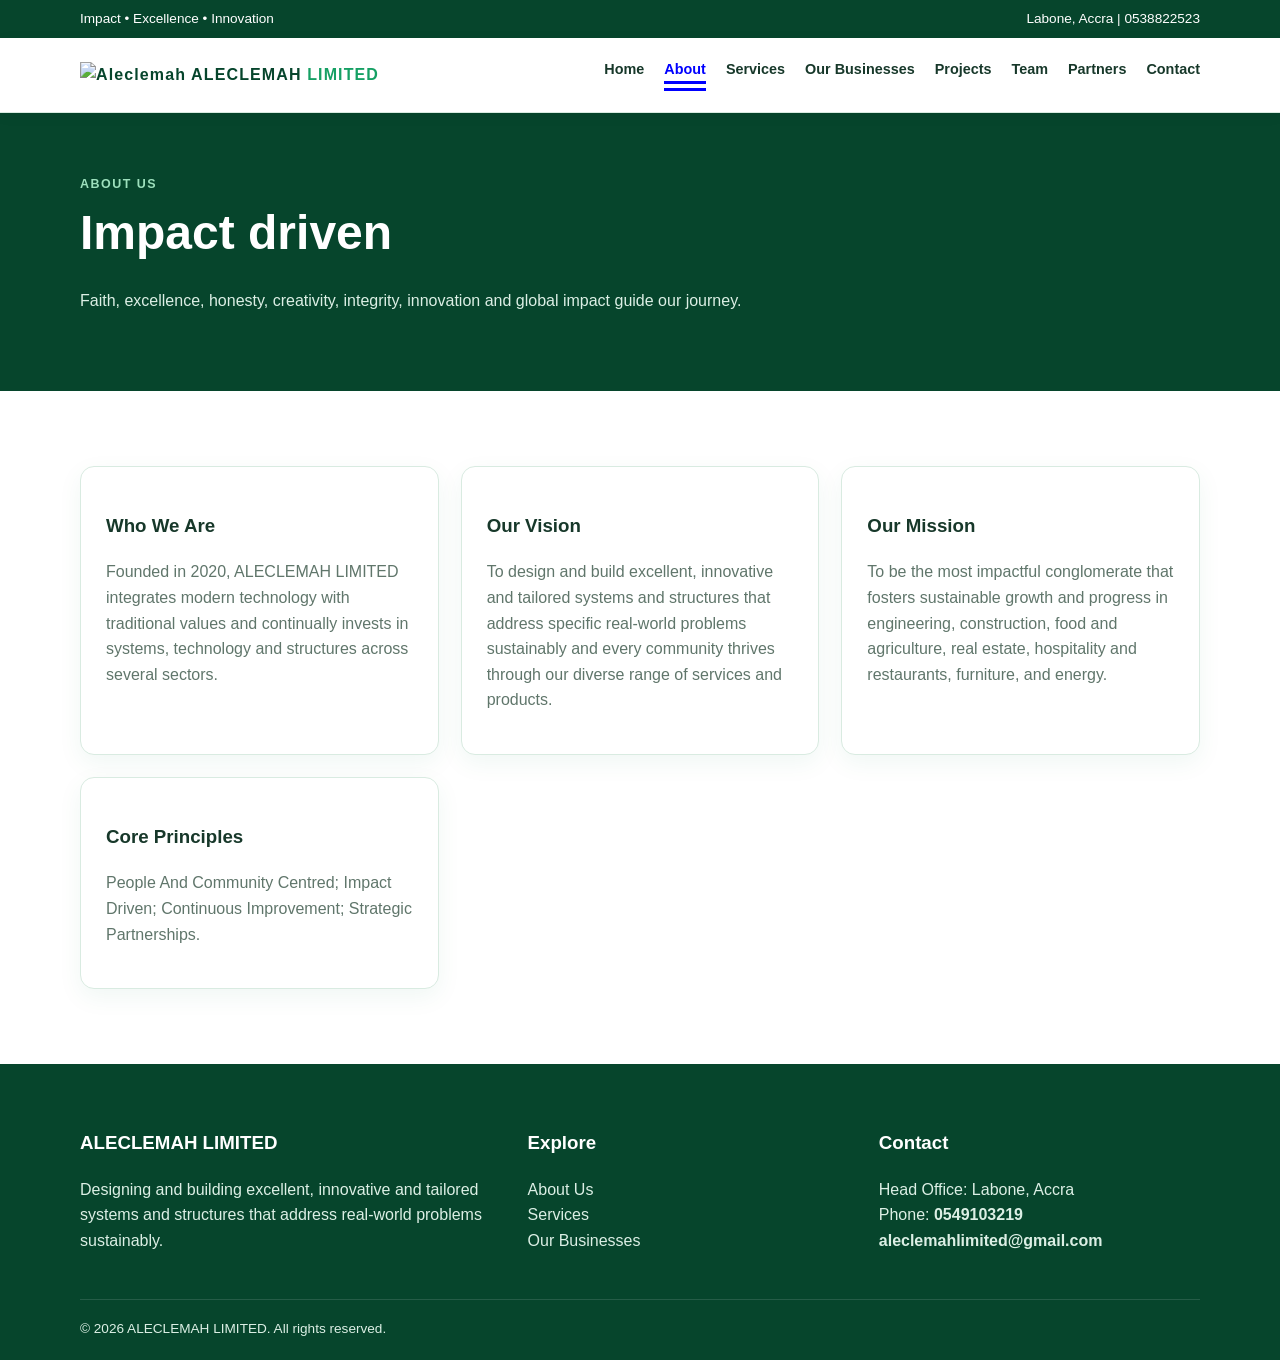
==== about.html @ 82e20ba1 "Add files via upload" ====
<!doctype html><html><head><meta charset="utf-8"><meta name="viewport" content="width=device-width,initial-scale=1"><title>About Us | ALECLEMAH LIMITED</title><link rel="stylesheet" href="style.css"></head><body><div class="top"><div class="container"><span>Impact • Excellence • Innovation</span><span>Labone, Accra | 0538822523</span></div></div>
<header><div class="container nav"><a class="logo" href="index.html"> <img src="assets/logo.jpg" alt="Aleclemah" width="50px" height="40px"> ALECLEMAH <span>LIMITED</span></a><button class="menu">☰</button>
    <nav class="navlinks">
        <a href="index.html">Home</a>
        <a  style="color: blue; border-bottom: 10px double;" href="about.html">About</a>
        <a href="services.html">Services</a><a href="businesses.html">Our Businesses</a><a href="projects.html">Projects</a><a href="team.html">Team</a><a href="partnerships.html">Partners</a><a href="contact.html">Contact</a></nav></div>
</header><main><section class="page-hero"><div class="container"><div class="eyebrow">ABOUT US</div><h1>Impact driven</h1><p>Faith, excellence, honesty, creativity, integrity, innovation and global impact guide our journey.</p></div></section><section><div class="container"><div class="grid"><div class="card"><h3>Who We Are</h3><p>Founded in 2020, ALECLEMAH LIMITED integrates modern technology with traditional values and continually invests in systems, technology and structures across several sectors.</p></div>
<div class="card"><h3>Our Vision</h3><p>To design and build excellent, innovative and tailored systems and structures that address specific real-world problems sustainably and every community thrives through our diverse range of services and products.</p></div>
<div class="card"><h3>Our Mission</h3><p>To be the most impactful conglomerate that fosters sustainable growth and progress in engineering, construction, food and agriculture, real estate, hospitality and restaurants, furniture, and energy.</p></div>
<div class="card"><h3>Core Principles</h3><p>People And Community Centred; Impact Driven; Continuous Improvement; Strategic Partnerships.</p></div></div></div></section>
</main><footer><div class="container footer-grid"><div>
    <h3>ALECLEMAH LIMITED</h3>
    <p>Designing and building excellent, innovative and tailored systems and structures that address real-world problems sustainably.</p>
</div>
<div>
    <h3>Explore</h3>
    <p>
        <a href="about.html">About Us</a>
        <br>
        <a href="services.html">Services</a>
        <br>
        <a href="businesses.html">Our Businesses</a>
    </p>
</div>
<div>
    <h3>Contact</h3>
    <p>
        Head Office: Labone, Accra<br>
        Phone:  <a style="color:var(--white);font-weight:800" href="tel:0549103219">0549103219</a> <br>
        <a style="color:var(--whie);font-weight:800" href="mailto:aleclemahlimited@gmail.com">aleclemahlimited@gmail.com</a>
    </p>
</div>
</div>
<div class="container footer-bottom">© <span data-year></span> ALECLEMAH LIMITED. All rights reserved.</div>
</footer>
<script src="script.js"></script>
</body>
</html>
---- style.css ----
:root{--green:#087a4b;--green2:#16a064;--pale:#effaf4;--dark:#06452c;--text:#17382a;--muted:#60766b;--border:#d9ebe1}
*{box-sizing:border-box}body{margin:0;font-family:Arial,sans-serif;color:var(--text);line-height:1.6}a{text-decoration:none;color:inherit}
.container{width:min(1120px,92%);margin:auto}.top{background:var(--dark);color:white;font-size:.85rem}.top .container{display:flex;justify-content:space-between;padding:8px 0}
header{position:sticky;top:0;z-index:10;background:white;border-bottom:1px solid var(--border);box-shadow:0 3px 14px #0000000c}.nav{min-height:74px;display:flex;justify-content:space-between;align-items:center}.logo{font-weight:900;letter-spacing:.07em;color:var(--dark)}.logo span{color:var(--green2)}
.navlinks{display:flex;gap:20px}.navlinks a{font-weight:700;font-size:.9rem}.navlinks a:hover{color:var(--green2)}.menu{display:none;border:0;background:white;font-size:1.5rem}
.hero{background:linear-gradient(120deg,var(--dark),var(--green));color:white;padding:95px 0}.hero-grid{display:grid;grid-template-columns:1.3fr .7fr;gap:45px;align-items:center}.eyebrow,.kicker{color:#9de0bd;text-transform:uppercase;letter-spacing:.12em;font-weight:800;font-size:.78rem}.hero h1{font-size:clamp(2.3rem,5vw,4.2rem);line-height:1.05;margin:12px 0}.hero p{font-size:1.08rem;color:#e2f4ea}.btn{display:inline-block;padding:13px 20px;border-radius:7px;font-weight:800;margin:8px 8px 0 0}.btn.primary{background:white;color:var(--dark)}.btn.outline{border:1px solid #ffffff70;color:white}.hero-card{background:#ffffff16;border:1px solid #ffffff30;padding:28px;border-radius:18px}.hero-card strong{display:block;font-size:2rem}
section{padding:75px 0}.section-head{max-width:720px;margin-bottom:35px}.section-head h2{font-size:2.2rem;margin:7px 0}.section-head p,.card p{color:var(--muted)}
.kicker{color:var(--green)}.grid{display:grid;grid-template-columns:repeat(3,1fr);gap:22px}.card{border:1px solid var(--border);border-radius:14px;padding:25px;background:white;box-shadow:0 8px 24px #087a4b10}.icon,.avatar{background:#e5f6ec;color:var(--green);display:grid;place-items:center;font-weight:900}
.icon{width:44px;height:44px;border-radius:10px}.band{background:var(--pale)}.stats{display:grid;grid-template-columns:repeat(4,1fr);gap:15px}.stat{padding:24px;border-left:4px solid var(--green2);background:white}.stat b{display:block;font-size:1.8rem;color:var(--dark)}
.page-hero{background:var(--dark);color:white;padding:62px 0}.page-hero h1{font-size:3rem;margin:0}.page-hero p{color:#dcefe5;max-width:750px}.list{padding-left:20px}.tag{display:inline-block;padding:5px 10px;background:#e5f6ec;color:var(--green);border-radius:999px;font-size:.78rem;font-weight:700}
.team{display:grid;grid-template-columns:repeat(4,1fr);gap:18px}.person{border:1px solid var(--border);border-radius:14px;padding:22px;text-align:center}.avatar{width:78px;height:78px;border-radius:50%;margin:auto;font-size:1.25rem}.person small{color:var(--green);font-weight:700}
.contact{display:grid;grid-template-columns:.8fr 1.2fr;gap:30px}.contactbox{background:var(--dark);color:white;padding:35px;border-radius:16px}.contactbox p{color:#dcefe5}form{display:grid;gap:14px}input,textarea{width:100%;padding:14px;border:1px solid var(--border);border-radius:7px;font:inherit}textarea{min-height:150px}.submit{border:0;background:var(--green);color:white;padding:14px;border-radius:7px;font-weight:800}
footer{background:var(--dark);color:#dcefe5;padding:45px 0 20px}.footer-grid{display:grid;grid-template-columns:1.3fr 1fr 1fr;gap:30px}.footer-grid h3{color:white}.footer-bottom{border-top:1px solid #ffffff20;margin-top:30px;padding-top:18px;font-size:.85rem}
@media(max-width:850px){.navlinks{display:none;position:absolute;top:74px;left:0;right:0;background:white;flex-direction:column;padding:20px 4%;box-shadow:0 10px 20px #0001}.navlinks.show{display:flex}.menu{display:block}.hero-grid,.contact{grid-template-columns:1fr}.grid{grid-template-columns:1fr 1fr}.team{grid-template-columns:1fr 1fr}.stats{grid-template-columns:1fr 1fr}}
@media(max-width:520px){.grid,.team,.stats{grid-template-columns:1fr}.hero{padding:70px 0}.page-hero h1{font-size:2.3rem}}
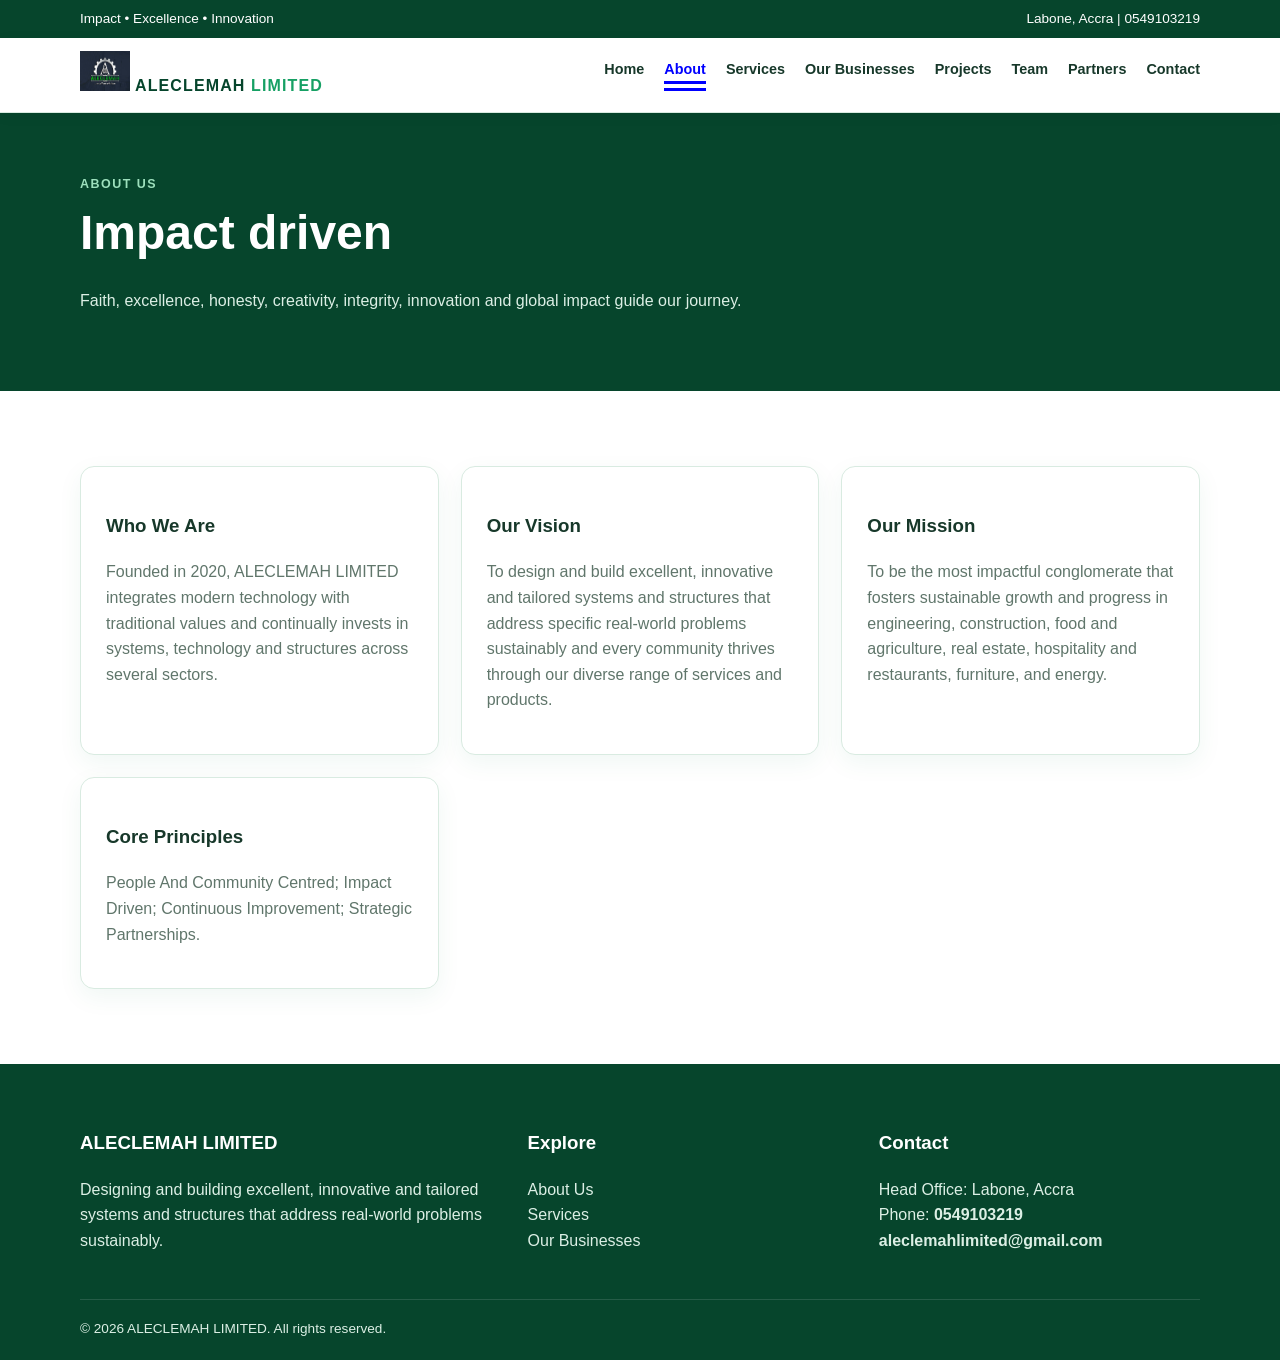
==== commit 4fa80d57: "Update about.html" ====
--- a/about.html
+++ b/about.html
@@ -1,4 +1,4 @@
-<!doctype html><html><head><meta charset="utf-8"><meta name="viewport" content="width=device-width,initial-scale=1"><title>About Us | ALECLEMAH LIMITED</title><link rel="stylesheet" href="style.css"></head><body><div class="top"><div class="container"><span>Impact • Excellence • Innovation</span><span>Labone, Accra | 0538822523</span></div></div>
+<!doctype html><html><head><meta charset="utf-8"><meta name="viewport" content="width=device-width,initial-scale=1"><title>About Us | ALECLEMAH LIMITED</title><link rel="stylesheet" href="style.css"></head><body><div class="top"><div class="container"><span>Impact • Excellence • Innovation</span><span>Labone, Accra | 0549103219</span></div></div>
 <header><div class="container nav"><a class="logo" href="index.html"> <img src="assets/logo.jpg" alt="Aleclemah" width="50px" height="40px"> ALECLEMAH <span>LIMITED</span></a><button class="menu">☰</button>
     <nav class="navlinks">
         <a href="index.html">Home</a>
@@ -35,4 +35,4 @@
 </footer>
 <script src="script.js"></script>
 </body>
-</html>+</html>
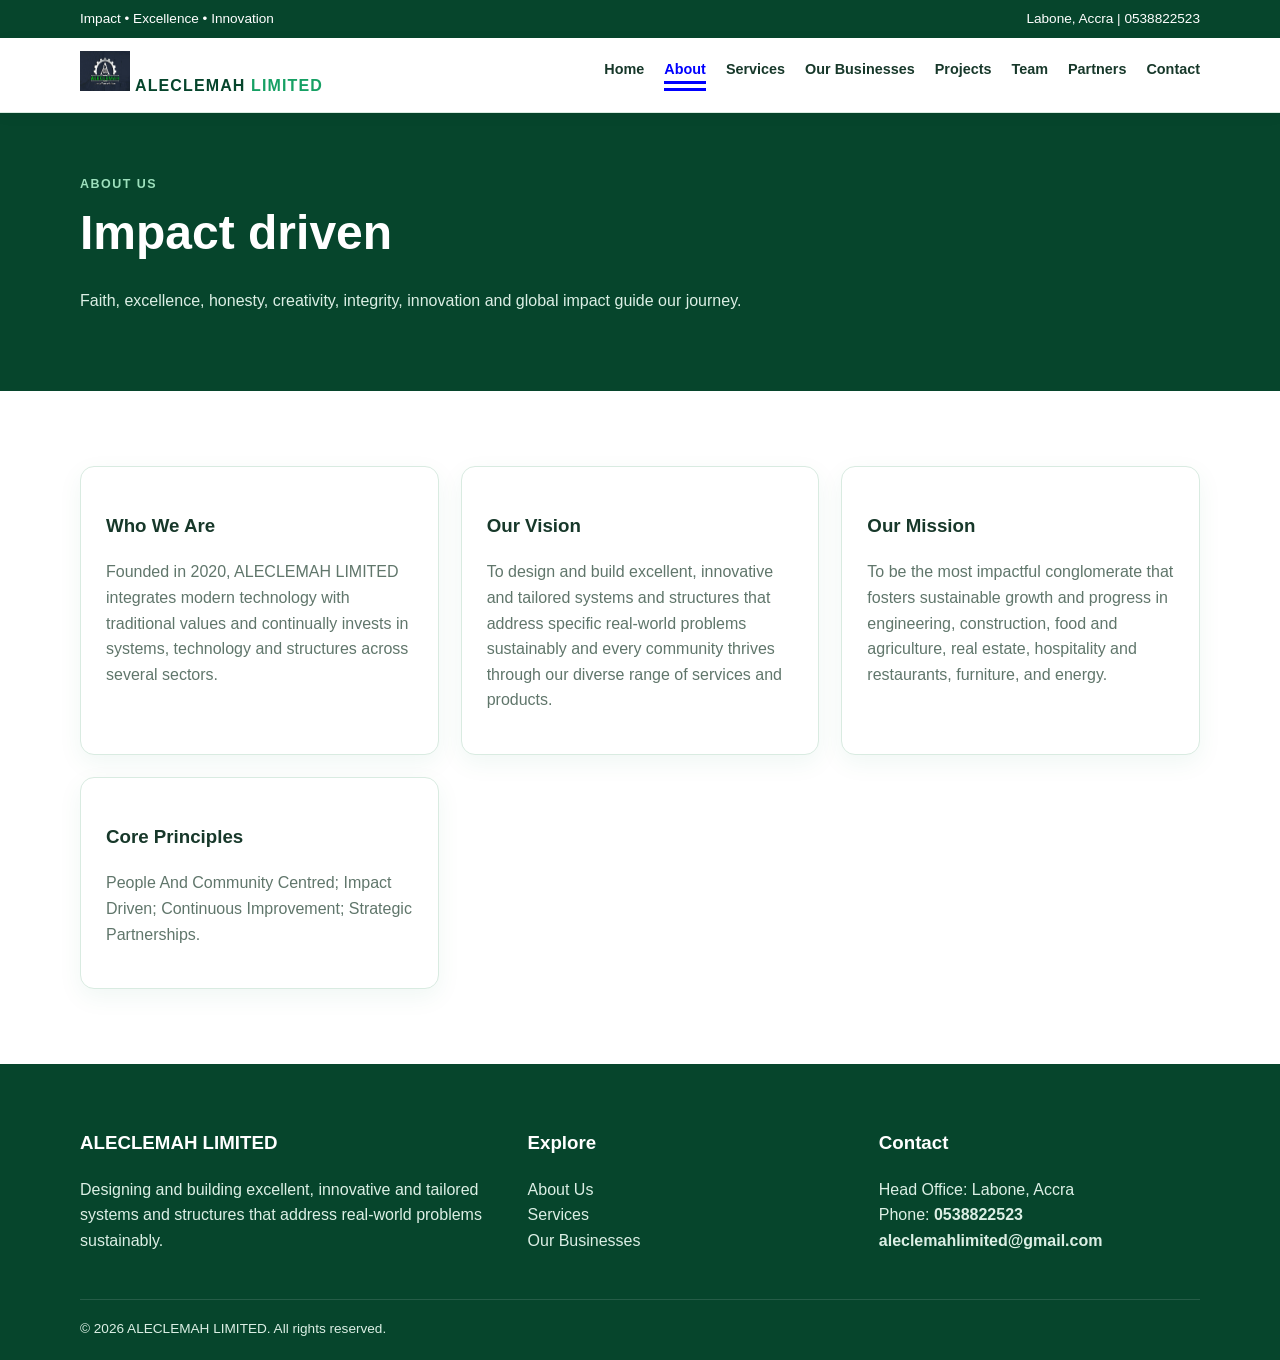
==== commit 5613f8f9: "Update about.html" ====
--- a/about.html
+++ b/about.html
@@ -1,4 +1,4 @@
-<!doctype html><html><head><meta charset="utf-8"><meta name="viewport" content="width=device-width,initial-scale=1"><title>About Us | ALECLEMAH LIMITED</title><link rel="stylesheet" href="style.css"></head><body><div class="top"><div class="container"><span>Impact • Excellence • Innovation</span><span>Labone, Accra | 0549103219</span></div></div>
+<!doctype html><html><head><meta charset="utf-8"><meta name="viewport" content="width=device-width,initial-scale=1"><title>About Us | ALECLEMAH LIMITED</title><link rel="stylesheet" href="style.css"></head><body><div class="top"><div class="container"><span>Impact • Excellence • Innovation</span><span>Labone, Accra | 0538822523</span></div></div>
 <header><div class="container nav"><a class="logo" href="index.html"> <img src="assets/logo.jpg" alt="Aleclemah" width="50px" height="40px"> ALECLEMAH <span>LIMITED</span></a><button class="menu">☰</button>
     <nav class="navlinks">
         <a href="index.html">Home</a>
@@ -26,7 +26,7 @@
     <h3>Contact</h3>
     <p>
         Head Office: Labone, Accra<br>
-        Phone:  <a style="color:var(--white);font-weight:800" href="tel:0549103219">0549103219</a> <br>
+        Phone:  <a style="color:var(--white);font-weight:800" href="tel:0538822523">0538822523</a> <br>
         <a style="color:var(--whie);font-weight:800" href="mailto:aleclemahlimited@gmail.com">aleclemahlimited@gmail.com</a>
     </p>
 </div>
--- a/style.css
+++ b/style.css
@@ -14,3 +14,24 @@
 footer{background:var(--dark);color:#dcefe5;padding:45px 0 20px}.footer-grid{display:grid;grid-template-columns:1.3fr 1fr 1fr;gap:30px}.footer-grid h3{color:white}.footer-bottom{border-top:1px solid #ffffff20;margin-top:30px;padding-top:18px;font-size:.85rem}
 @media(max-width:850px){.navlinks{display:none;position:absolute;top:74px;left:0;right:0;background:white;flex-direction:column;padding:20px 4%;box-shadow:0 10px 20px #0001}.navlinks.show{display:flex}.menu{display:block}.hero-grid,.contact{grid-template-columns:1fr}.grid{grid-template-columns:1fr 1fr}.team{grid-template-columns:1fr 1fr}.stats{grid-template-columns:1fr 1fr}}
 @media(max-width:520px){.grid,.team,.stats{grid-template-columns:1fr}.hero{padding:70px 0}.page-hero h1{font-size:2.3rem}}
+
+.video-slider {
+    position: relative;
+    width: 100%;
+    height: 400px;
+    overflow: hidden;
+}
+
+.slide-video {
+    position: absolute;
+    width: 100%;
+    height: 100%;
+    object-fit: cover;
+    opacity: 0;
+    transition: opacity 0.5s ease;
+}
+
+.slide-video.active {
+    opacity: 1;
+}
+
